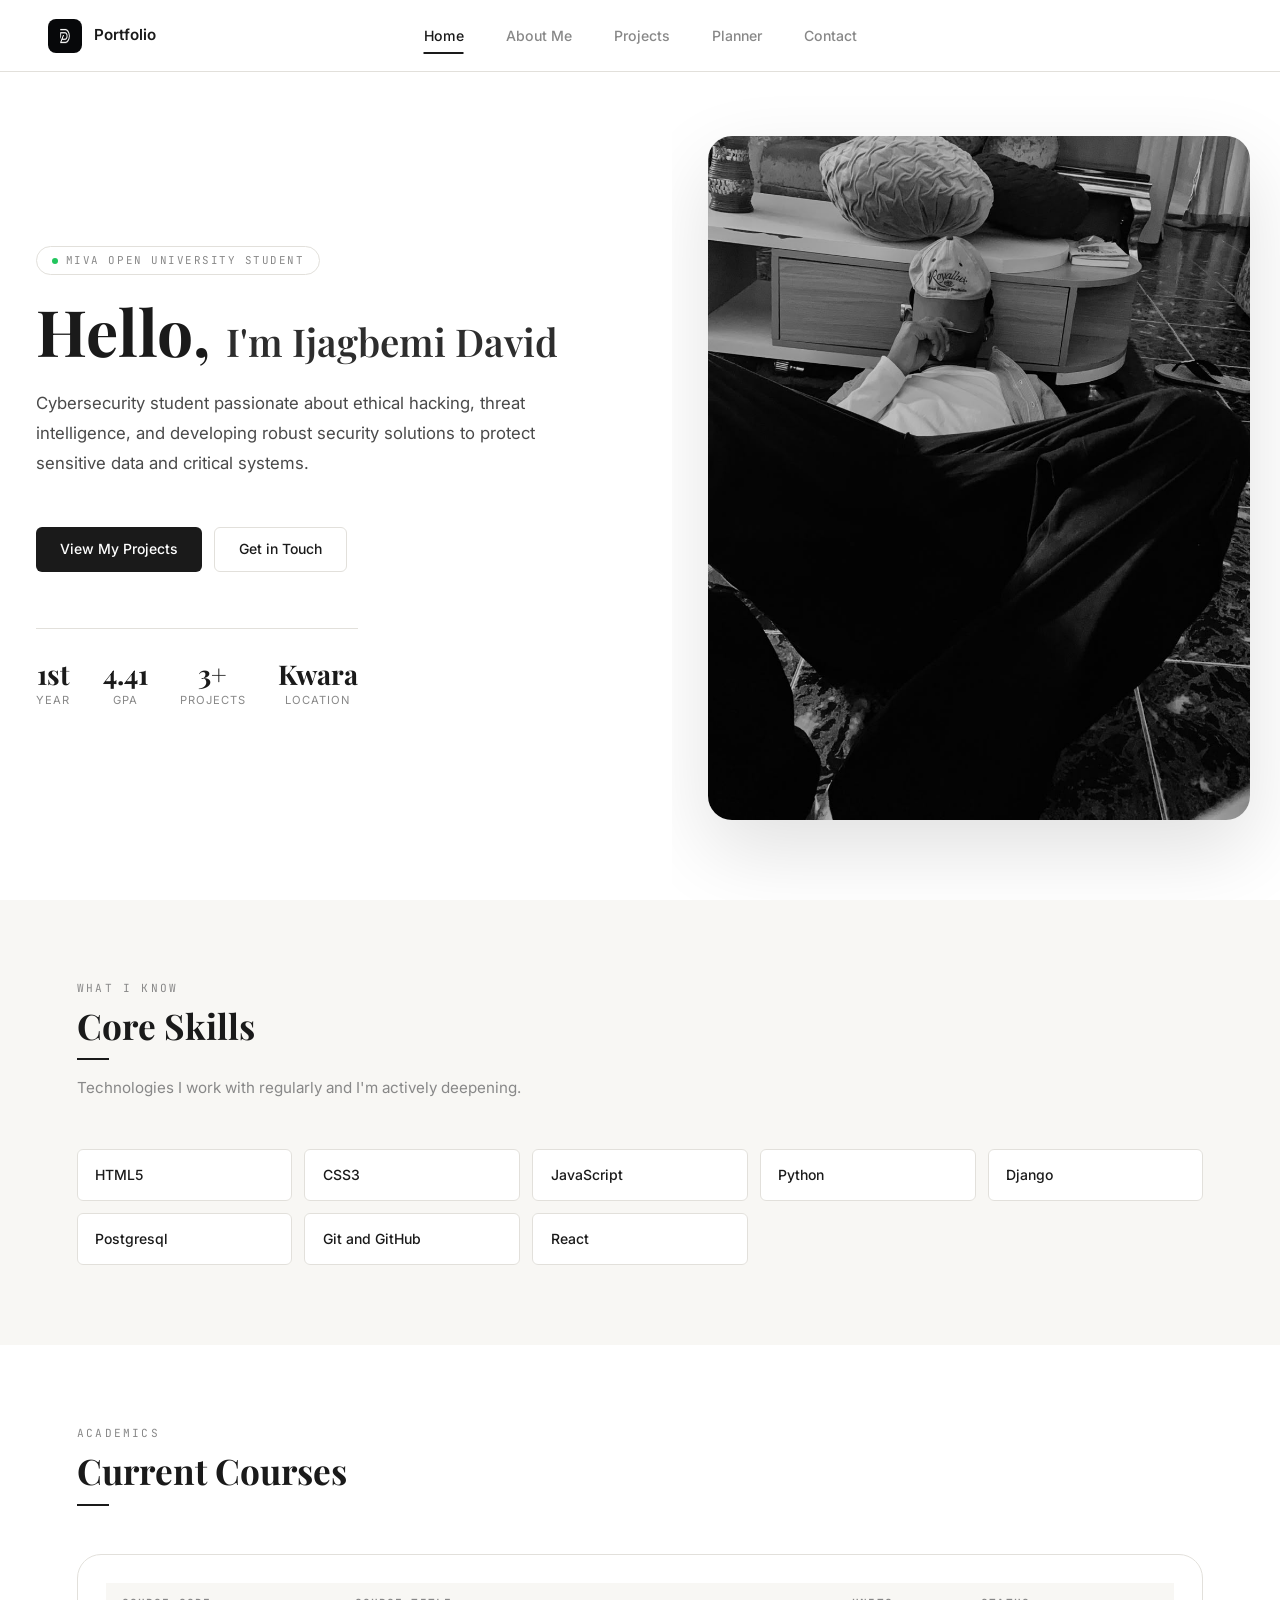
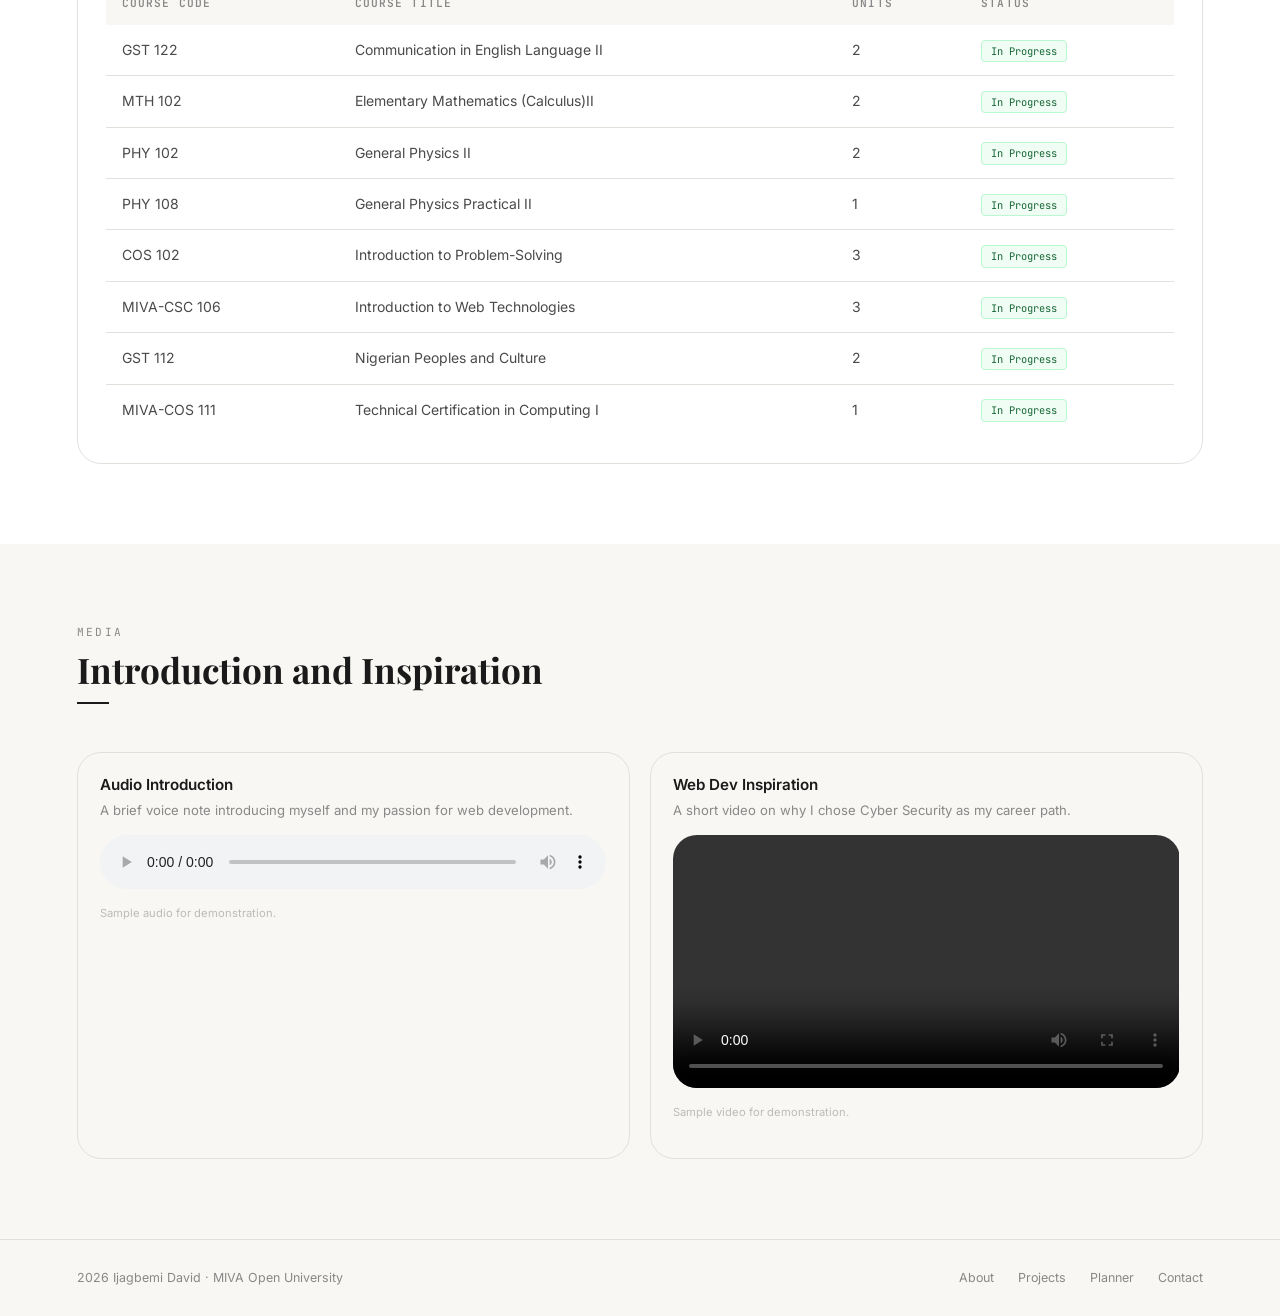
==== index.html @ 42f6c6d6 "initial commit" ====
<!DOCTYPE html>
<html lang="en">
    <head>
      <meta charset="UTF-8" />
      <meta name="viewport" content="width=device-width, initial-scale=1.0" />
      <title>Ijagbemi David — Student Portfolio</title>
      <link rel="preconnect" href="https://fonts.googleapis.com" />
      <link rel="preconnect" href="https://fonts.gstatic.com" crossorigin />
      <link href="https://fonts.googleapis.com/css2?family=Inter:wght@400;500;600;700&family=Playfair+Display:ital,wght@0,600;0,700;1,600&family=JetBrains+Mono:wght@400;500&display=swap" rel="stylesheet" />
      <link rel="icon" type="image/png" href="images/ddd.jpg">
      <link rel="stylesheet" href="css/style.css" />
      <style>
        /* ---- HERO LAYOUT ---- */
        .hero {
          min-height: calc(100vh - 56px);
          display: grid;
          grid-template-columns: 1fr 1fr;
          align-items: center;
          padding: 0;
          gap: 4rem;
        }

        /* Left: text */
        .hero-text {
          padding: 5rem 5% 5rem 6%;
          display: flex;
          flex-direction: column;
          align-items: flex-start;
          justify-content: center;
        }

        /* Right: photo fills the full right half */
        .hero-photo-panel {
          /* height: calc(100vh - 56px);
          background: var(--cream);
          position: relative;
          overflow: hidden; */
          /* height: 100%; */
          height: calc(100vh - 56px);
          position: relative;
          overflow: hidden;
          /* background: var(--cream); */
          padding: 5rem 5% 5rem 6%;
        }
        .hero-photo-panel img {
          /* width: 100%;
          height: 100%;
          object-fit: cover;
          object-position: center top;
          display: block; */
          width: 100%;
          height: 100%;
          object-fit: cover;
          display: block;
          border-radius:24px;
          box-shadow:0 30px 80px rgba(0,0,0,.12);
        }

        /* Placeholder shown when no photo is uploaded */
        .hero-photo-placeholder {
          width: 100%;
          height: 100%;
          display: flex;
          flex-direction: column;
          align-items: center;
          justify-content: center;
          background: var(--cream);
          gap: 1rem;
          color: var(--muted);
        }
        .placeholder-circle {
          width: 140px;
          height: 140px;
          border-radius: 50%;
          background: var(--border);
          display: flex;
          align-items: center;
          justify-content: center;
        }
        .placeholder-initials {
          font-family: var(--font-display);
          font-size: 3rem;
          font-weight: 700;
          color: var(--mid);
        }
        .placeholder-hint {
          font-size: 0.78rem;
          color: var(--muted);
          font-family: var(--font-mono);
          text-align: center;
          max-width: 160px;
          line-height: 1.6;
        }

        /* Hero text animations (name + bio only) */
        /* .hero-name {
          font-family: var(--font-display);
          font-size: clamp(2.6rem, 4.5vw, 4.2rem);
          font-weight: 700;
          color: var(--dark);
          line-height: 1.08;
          margin-bottom: 1.25rem;
          opacity: 0;
          transform: translateY(22px);
          animation: fadeUp 0.85s cubic-bezier(0.22, 1, 0.36, 1) 0.1s forwards;
        } */
        /* .hero-bio {
          font-size: 0.975rem;
          color: var(--mid);
          max-width: 100%;
          line-height: 1.8;
          margin-bottom: 2.25rem;
          margin-left: 0;
          opacity: 0;
          transform: translateY(16px);
          animation: fadeUp 0.85s cubic-bezier(0.22, 1, 0.36, 1) 0.32s forwards;
        }
        @keyframes fadeUp {
          to { opacity: 1; transform: translateY(0); }
        } */

        .hero-badge {
          display: inline-flex;
          align-items: center;
          gap: 0.5rem;
          font-family: var(--font-mono);
          font-size: 0.68rem;
          letter-spacing: 0.14em;
          text-transform: uppercase;
          color: var(--muted);
          border: 1px solid var(--border);
          border-radius: 20px;
          padding: 0.3rem 0.9rem;
          margin-bottom: 1.5rem;
        }
        .hero-badge-dot {
          width: 6px; height: 6px;
          border-radius: 50%;
          background: #22c55e;
        }

        .hero-cta {
          display: flex;
          gap: 0.75rem;
          flex-wrap: wrap;
        }

        .hero-stats-row {
          display: flex;
          gap: 2rem;
          margin-top: 3.5rem;
          max-width:520px;
          
          padding-top: 2rem;
          border-top: 1px solid var(--border);
          flex-wrap: wrap;
        }
        .stat { }
        .stat-num { font-family: var(--font-display); font-size: 1.7rem; font-weight: 700; color: var(--dark); line-height: 1; }
        .stat-label { font-size: 0.7rem; color: var(--muted); text-transform: uppercase; letter-spacing: 0.09em; margin-top: 0.2rem; }

        @media (max-width: 860px) {
          .hero { grid-template-columns: 1fr; }
          .hero-text { padding: 3.5rem 6%; align-items: center; text-align: center; }
          .hero-bio { max-width: 100%; }
          .hero-photo-panel { height: 320px; }
          .hero-stats-row { justify-content: center; }
          .hero-cta { justify-content: center; }
        }
      </style>
    </head>
    <body>

      <!-- NAVIGATION -->
      <!-- <nav>
        <a href="index.html" class="nav-logo">
          <span class="nav-logo-badge">AO</span>
          Portfolio
        </a>
        <ul class="nav-links" id="navLinks">
          <li><a href="index.html" class="active">Home</a></li>
          <li><a href="about.html">About Me</a></li>
          <li><a href="projects.html">Projects</a></li>
          <li><a href="planner.html">Planner</a></li>
          <li><a href="contact.html">Contact</a></li>
        </ul>
        <button class="hamburger" id="hamburger" aria-label="Toggle menu">
          <span></span><span></span><span></span>
        </button>
      </nav> -->

      <nav class="navbar">

          <a href="index.html" class="nav-logo">
              <img src="images/ddd.jpg" alt="" class="nav-logo-badge">
              <span>Portfolio</span>
          </a>

          <ul class="nav-links" id="navLinks">
              <li><a class="active" href="index.html">Home</a></li>
              <li><a href="about.html">About Me</a></li>
              <li><a href="projects.html">Projects</a></li>
              <li><a href="planner.html">Planner</a></li>
              <li><a href="contact.html">Contact</a></li>
          </ul>

          <button class="hamburger" id="hamburger" aria-label="Toggle menu">
              <span></span>
              <span></span>
              <span></span>
          </button>

      </nav>

      <main>

        <!-- HERO: text left, photo right -->
        <section class="hero">

          <div class="hero-text">
            <div class="hero-badge">
              <span class="hero-badge-dot"></span>
              Miva Open University Student
            </div>
            <!-- <h1>Hello,</h1>
            <h2 class="hero-name">I'm Ijagbemi David</h2> -->

            <!-- <div class="hero-heading">
                <h1 class="hero-greeting">Hello,</h1>
                <h2 class="hero-name">I'm Ijagbemi David</h2>
            </div>

            <p class="hero-bio">
              Cybersecurity student passionate about ethical hacking, threat intelligence, 
              and developing robust security solutions to protect sensitive data and critical systems.
            </p> -->

            <div class="hero-content">

                <div class="hero-heading">
                    <h1 class="hero-greeting">Hello,</h1>
                    <h2 class="hero-name">I'm Ijagbemi David</h2>
                </div>

                <p class="hero-bio">
                    Cybersecurity student passionate about ethical hacking, threat intelligence, 
                    and developing robust security solutions to protect sensitive data and critical systems.
                </p>
            </div>

            <div class="hero-cta">
              <a href="projects.html" class="btn btn-primary">View My Projects</a>
              <a href="contact.html" class="btn btn-outline">Get in Touch</a>
            </div>

            <div class="hero-stats-row">

              <div class="stat">
                <div class="stat-num">1st</div>
                <div class="stat-label">Year</div>
              </div>

              <div class="stat">
                <div class="stat-num">4.41</div>
                <div class="stat-label">GPA</div>
              </div>

              <div class="stat">
                <div class="stat-num">3+</div>
                <div class="stat-label">Projects</div>
              </div>

              <div class="stat">
                <div class="stat-num">Kwara</div>
                <div class="stat-label">Location</div>
              </div>

            </div>

          </div>

          <!-- My Photo -->
          <div class="hero-photo-panel">
            <img src="images/5.jpeg" alt="Ijagbemi David" id="heroPhoto" onerror="this.style.display='none'; document.getElementById('heroPH').style.display='flex';"/>
            
          </div>

        </section>

        <!-- SKILLS -->
        <section class="section section-alt">

          <div class="section-header reveal">
            <span class="section-label">What I Know</span>
            <h2 class="section-title">Core Skills</h2>
            <div class="section-line"></div>
            <p class="section-desc">Technologies I work with regularly and I'm actively deepening.</p>
          </div>

          <div class="skills-grid">
            <div class="skill-item reveal">HTML5</div>
            <div class="skill-item reveal">CSS3</div>
            <div class="skill-item reveal">JavaScript</div>
            <div class="skill-item reveal">Python</div>
            <div class="skill-item reveal">Django</div>
            <div class="skill-item reveal">Postgresql</div>
            <div class="skill-item reveal">Git and GitHub</div>
            <div class="skill-item reveal">React</div>
            
          </div>

        </section>

        <!-- COURSES TABLE -->
        <section class="section reveal">

          <div class="section-header">
            <span class="section-label">Academics</span>
            <h2 class="section-title">Current Courses</h2>
            <div class="section-line"></div>
          </div>

          <div class="table-wrapper card">
            <table>
              <thead>
                <tr>
                  <th>Course Code</th>
                  <th>Course Title</th>
                  <th>Units</th>
                  <th>Status</th>
                </tr>

              </thead>
              <tbody>
                <tr><td>GST 122</td> <td>Communication in English Language II</td> <td>2</td> <td><span class="tag" style="background:#f0fdf4;color:#166534;border-color:#bbf7d0;">In Progress</span></td></tr>
                <tr><td>MTH 102</td> <td>Elementary Mathematics (Calculus)II</td> <td>2</td> <td><span class="tag" style="background:#f0fdf4;color:#166534;border-color:#bbf7d0;">In Progress</span></td></tr>
                <tr><td>PHY 102</td> <td>General Physics II</td> <td>2</td> <td><span class="tag" style="background:#f0fdf4;color:#166534;border-color:#bbf7d0;">In Progress</span></td></tr>
                <tr><td>PHY 108</td> <td>General Physics Practical II</td> <td>1</td> <td><span class="tag" style="background:#f0fdf4;color:#166534;border-color:#bbf7d0;">In Progress</span></td></tr>
                <tr><td>COS 102</td> <td>Introduction to Problem-Solving</td> <td>3</td> <td><span class="tag" style="background:#f0fdf4;color:#166534;border-color:#bbf7d0;">In Progress</span></td></tr>

                <tr><td>MIVA-CSC 106</td> <td>Introduction to Web Technologies</td> <td>3</td> <td><span class="tag" style="background:#f0fdf4;color:#166534;border-color:#bbf7d0;">In Progress</span></td></tr>
                <tr><td>GST 112</td> <td>Nigerian Peoples and Culture</td> <td>2</td> <td><span class="tag" style="background:#f0fdf4;color:#166534;border-color:#bbf7d0;">In Progress</span></td></tr>
                <tr><td>MIVA-COS 111</td> <td>Technical Certification in Computing I</td> <td>1</td> <td><span class="tag" style="background:#f0fdf4;color:#166534;border-color:#bbf7d0;">In Progress</span></td></tr>
              </tbody>
            </table>
          </div>

        </section>

        <!-- MULTIMEDIA -->
        <section class="section section-alt reveal"> 

          <div class="section-header">
            <span class="section-label">Media</span>
            <h2 class="section-title">Introduction and Inspiration</h2>
            <div class="section-line"></div>
          </div>

          <div class="media-grid">

            <div class="media-card reveal">
              <h4>Audio Introduction</h4>
              <p>A brief voice note introducing myself and my passion for web development.</p>
              <audio controls aria-label="Audio introduction">
                <source src="images/audio/WhatsApp Audio 2026-07-04 at 03.10.44.mpeg" type="audio/ogg" />
                <source src="images/audio/WhatsApp Audio 2026-07-04 at 03.10.44.mpeg" type="audio/mpeg" />
               
              </audio>
              <p style="font-size:0.7rem;color:#bbb;margin-top:0.5rem;">Sample audio for demonstration.</p>
            </div>

            <div class="media-card reveal">
              <h4>Web Dev Inspiration</h4>
              <p>A short video on why I chose Cyber Security as my career path.</p>
              <video controls aria-label="Inspiration video" style="border-radius:24px;">
                <source src="images/videos/WhatsApp Video 2026-07-04 at 08.11.55.mp4" type="video/mp4" />
                <source src="images/videos/WhatsApp Video 2026-07-04 at 08.11.55.mp4" type="video/ogg" />
               
              </video>

              <p style="font-size:0.7rem;color:#bbb;margin-top:0.5rem;">Sample video for demonstration.</p>
            </div>

          </div>

        </section>

      </main>

      <footer>
        <p class="footer-copy">2026 Ijagbemi David &middot; MIVA Open University</p>
        <nav class="footer-links">
          <a href="about.html">About</a>
          <a href="projects.html">Projects</a>
          <a href="planner.html">Planner</a>
          <a href="contact.html">Contact</a>
        </nav>
      </footer>

      <script src="js/main.js"></script>

      <script>
          // Show placeholder immediately if image fails to load at all
          window.addEventListener('DOMContentLoaded', () => {
            const img = document.getElementById('heroPhoto');
            const ph  = document.getElementById('heroPH');
            if (img && !img.complete) {
              img.addEventListener('error', () => {
                img.style.display = 'none';
                if (ph) ph.style.display = 'flex';
              });
            } else if (img && img.naturalWidth === 0) {
              img.style.display = 'none';
              if (ph) ph.style.display = 'flex';
            }
          });
      </script>
    </body>
</html>
---- css/style.css ----
/* ===== CSS VARIABLES ===== */
:root {
  --white: #FFFFFF;
  --cream: #F8F7F4;
  --dark: #1A1A1A;
  --mid: #4A4A4A;
  --muted: #888888;
  --border: #E2E0DB;
  --accent: #1A1A1A;
  --card-bg: #FFFFFF;
  --font-display: 'Playfair Display', Georgia, serif;
  --font-body: 'Inter', system-ui, sans-serif;
  --font-mono: 'JetBrains Mono', 'Courier New', monospace;
  --radius: 24px;
  --shadow: 0 2px 16px rgba(0,0,0,0.07);
  --transition: all 0.25s ease;
}

/* ===== RESET & BASE ===== */
*, *::before, *::after {
  box-sizing: border-box;
  margin: 0;
  padding: 0;
}
html {
  scroll-behavior: smooth;
  font-size: 16px;
}
body {
  font-family: var(--font-body);
  background: var(--white);
  color: var(--dark);
  line-height: 1.6;
  overflow-x: hidden;
}
img {
  max-width: 100%;
  display: block;
}
a {
  color: var(--dark);
  text-decoration: none;
  transition: var(--transition);
}
a:hover {
  color: var(--muted);
}
ul {
  list-style: none;
}

/* ===== TYPOGRAPHY ===== */
h1, h2, h3, h4 {
  font-family: var(--font-display);
  line-height: 1.15;
  color: var(--dark);
}
h1 {
  font-size: clamp(2.4rem, 5vw, 4rem);
}
h2 {
  font-size: clamp(1.6rem, 3vw, 2.2rem);
}
h3 {
  font-size: clamp(1.1rem, 2vw, 1.3rem);
}
p {
  color: var(--mid);
}

.section-label {
  font-family: var(--font-mono);
  font-size: 0.7rem;
  letter-spacing: 0.2em;
  text-transform: uppercase;
  color: var(--muted);
  display: block;
  margin-bottom: 0.5rem;
}

/* ===== NAVBAR ===== */
.navbar{
    position:fixed;
    top:0;
    left:0;
    width:100%;
    height:72px;

    background:rgba(255,255,255,.92);
    backdrop-filter:blur(14px);

    border-bottom:1px solid var(--border);

    display:flex;
    align-items:center;

    padding:0 48px;

    z-index:1000;
}

/* Logo */

.nav-logo{
    display:flex;
    align-items:center;
    gap:12px;

    font-weight:600;
    font-size:.95rem;

    z-index:5;
}

.nav-logo-badge{
    width:34px;
    height:34px;

    border-radius:8px;

    background:var(--dark);
    color:#fff;

    display:flex;
    justify-content:center;
    align-items:center;

    font-size:.78rem;
    font-weight:700;
}

/* Navigation */

.nav-links{

    position:absolute;

    left:50%;
    transform:translateX(-50%);

    display:flex;
    align-items:center;

    gap:42px;
}

.nav-links li {
  list-style:none;
}

.nav-links a{

    color:var(--muted);

    font-size:.88rem;

    font-weight:500;

    padding:8px 0;

    border-bottom:2px solid transparent;

    transition:.25s;
}

.nav-links a:hover {
  color:var(--dark);
}

.nav-links a.active{

    color:var(--dark);

    border-color:var(--dark);
}

/* Hamburger */

.hamburger{

    margin-left:auto;

    width:40px;
    height:40px;

    display:none;

    justify-content:center;
    align-items:center;

    flex-direction:column;

    gap:5px;

    background:none;
    border:none;

    cursor:pointer;
}

.hamburger span{

    width:22px;
    height:2px;

    background:var(--dark);

    transition:.3s;
}

.hamburger.open span:nth-child(1) {
  transform:translateY(7px) rotate(45deg);
}

.hamburger.open span:nth-child(2) {
  opacity:0;
}

.hamburger.open span:nth-child(3) {
  transform:translateY(-7px) rotate(-45deg);
}
/* ===== PAGE WRAPPER ===== */
main {
  padding-top: 56px;
}

/* ===== HERO ===== */
.hero {
  /* min-height: calc(100vh - 60px); */
  max-height: fit-content;
  display: flex;
  flex-direction: column;
  align-items: center;
  justify-content: center;
  text-align: center;
  /* padding: 5rem 6% 4rem; */
  background: var(--white);
}

.hero-badge {
  display: inline-flex;
  align-items: center;
  gap: 0.5rem;
  font-family: var(--font-mono);
  font-size: 0.7rem;
  letter-spacing: 0.15em;
  text-transform: uppercase;
  color: var(--muted);
  border: 1px solid var(--border);
  border-radius: 20px;
  padding: 0.35rem 1rem;
  margin-bottom: 2rem;
}
.hero-badge-dot {
  width: 6px; height: 6px;
  border-radius: 50%;
  background: #22c55e;
  flex-shrink: 0;
}

/* NAME ANIMATION */
.hero-heading{
    display:flex;
    align-items:baseline;
    gap:1rem;
    margin-bottom:1.5rem;
    flex-wrap:wrap; /* Wraps nicely on small screens */
}
/* .hero-greeting{
    font-size:clamp(3.5rem,7vw,5.5rem);
    font-weight:700;
} */
.hero-greeting{
    font-family:var(--font-display);
    font-size:clamp(3rem,5vw,4.8rem);
    font-weight:700;
    color:var(--dark);
    line-height:1;
    margin:0;
    opacity: 0;
    transform: translateY(20px);
    animation: fadeUp 0.9s cubic-bezier(0.22, 1, 0.36, 1) 0.1s forwards;
}
.hero-name{
    font-family:var(--font-display);
    font-size:clamp(2rem,3vw,3rem);
    font-weight:600;
     color:#2d2d2d;
    opacity: 0;
    transform: translateY(20px);
    animation: fadeUp 0.9s cubic-bezier(0.22, 1, 0.36, 1) 0.1s forwards;
}
/* .hero-name {
  font-family: var(--font-display);
  font-size: clamp(3rem, 7vw, 5.5rem);
  font-weight: 700;
  color: var(--dark);
  line-height: 1.05;
  margin-bottom: 1.5rem;
  opacity: 0;
  transform: translateY(20px);
  animation: fadeUp 0.9s cubic-bezier(0.22, 1, 0.36, 1) 0.1s forwards;
} */

/* WELCOME/BIO ANIMATION */
.hero-bio {
  font-size: clamp(0.95rem, 5vw, 1.05rem);
  color: var(--mid);
  max-width: 520px;
  width: 100%;
  /* margin: 0 auto 2.5rem; */
  margin:0 0 2.25rem;
  line-height: 1.8;
  text-align: left;
  opacity: 0;
  transform: translateY(16px);
  animation: fadeUp 0.9s cubic-bezier(0.22, 1, 0.36, 1) 0.35s forwards;
}

@keyframes fadeUp {
to {
  opacity: 1;
  transform: translateY(0);
}
}

/* .hero-content {
  max-width:650px;
}

.hero-heading,
.hero-bio {
  width:100%;
} */
.hero-cta {
  display: flex;
  gap: 0.75rem;
  flex-wrap: wrap;
  justify-content: center;
  margin-top:.8rem;
}

.hero-divider {
  width: 100%;
  border: none;
  border-top: 1px solid var(--border);
  margin-top: 5rem;
}

/* ===== BUTTONS ===== */
.btn {
  display: inline-flex;
  align-items: center;
  gap: 0.4rem;
  padding: 0.65rem 1.5rem;
  border-radius: 6px;
  font-weight: 500;
  font-size: 0.875rem;
  transition: var(--transition);
  cursor: pointer;
  border: none;
  font-family: var(--font-body);
}
.btn-primary {
  background: var(--dark);
  color: var(--white);
}
.btn-primary:hover {
  background: #333;
  color: var(--white);
}
.btn-outline {
  background: transparent;
  color: var(--dark);
  border: 1px solid var(--border);
}
.btn-outline:hover {
  border-color: var(--dark);
  color: var(--dark);
}

/* ===== SECTIONS ===== */
.section {
  padding: 5rem 6%;
}
.section-alt {
  background: var(--cream);
}

.section-header {
  margin-bottom: 3rem;
}
.section-title {
  color: var(--dark);
  margin-bottom: 0.75rem;
}
.section-line {
  width: 32px; height: 2px;
  background: var(--dark);
  margin-bottom: 1rem;
}
.section-desc {
  color: var(--muted);
  max-width: 540px;
  font-size: 0.95rem;
}

/* ===== CARDS ===== */
.card {
  background: var(--white);
  border: 1px solid var(--border);
  border-radius: var(--radius);
  padding: 1.75rem;
  transition: var(--transition);
}
.card:hover {
  box-shadow: var(--shadow);
}

/* ===== SKILLS ===== */
.skills-grid {
  display: grid;
  grid-template-columns: repeat(auto-fill, minmax(190px, 1fr));
  gap: 0.75rem;
}
.skill-item {
  background: var(--white);
  border: 1px solid var(--border);
  border-radius: 6px;
  padding: 0.875rem 1.1rem;
  display: flex;
  align-items: center;
  gap: 0.75rem;
  font-size: 0.875rem;
  font-weight: 500;
  color: var(--dark);
  transition: var(--transition);
}
.skill-item:hover {
  border-color: var(--dark);
}

/* ===== PROJECTS ===== */
.projects-grid {
  display: grid;
  grid-template-columns: repeat(auto-fill, minmax(310px, 1fr));
  gap: 1.25rem;
}
.project-card {
  background: var(--white);
  border: 1px solid var(--border);
  border-radius: var(--radius);
  overflow: hidden;
  transition: var(--transition);
}
.project-card:hover {
  box-shadow: var(--shadow);
  transform: translateY(-3px);
}
.project-thumb {
  height: 180px;
  display: flex;
  align-items: center;
  justify-content: center;
  font-size: 4rem;
  position: relative;
  overflow: hidden;
  background: var(--cream);
}
.thumb-image {
    width: 100%;
    height: 100%;
    object-fit: cover;   /* fills the thumbnail */
    display: block;
    transition: transform 0.35s ease;
}
/* .project-thumb img {
  width: 100%;
  height: 100%;
  object-fit: cover;
} */

.project-body {
  padding: 1.4rem;
}
.project-tags {
  display: flex;
  flex-wrap: wrap;
  gap: 0.4rem;
  margin-bottom: 0.75rem;
}
.tag {
  font-family: var(--font-mono);
  font-size: 0.65rem;
  padding: 0.2rem 0.55rem;
  border-radius: 4px;
  background: var(--cream);
  color: var(--mid);
  border: 1px solid var(--border);
}
.project-title {
  font-size: 1rem;
  margin-bottom: 0.4rem;
  color: var(--dark);
}
.project-desc {
  font-size: 0.82rem;
  color: var(--muted);
  margin-bottom: 1.1rem;
  line-height: 1.6;
}
.project-links {
  display: flex;
  gap: 0.75rem;
}
.project-link {
  font-size: 0.8rem;
  font-weight: 600;
  color: var(--dark);
  display: flex;
  align-items: center;
  gap: 0.3rem;
  text-decoration: underline;
  text-underline-offset: 3px;
}
.project-link:hover {
  color: var(--muted);
}
.project-status {
  position: absolute; top: 0.75rem; right: 0.75rem;
  font-size: 0.65rem; font-family: var(--font-mono);
  padding: 0.2rem 0.6rem;
  border-radius: 4px;
  text-transform: uppercase;
  letter-spacing: 0.05em;
  background: var(--white);
  border: 1px solid var(--border);
  color: var(--mid);
}

/* ===== PLANNER ===== */
.planner-container {
  max-width: 720px;
  margin: 0 auto;
}
.planner-input-group {
  display: flex;
  gap: 0.75rem;
  margin-bottom: 1rem;
  flex-wrap: wrap;
}
.planner-input {
  flex: 1;
  min-width: 160px;
  background: var(--white);
  border: 1px solid var(--border);
  border-radius: 6px;
  padding: 0.65rem 1rem;
  color: var(--dark);
  font-family: var(--font-body);
  font-size: 0.875rem;
  transition: var(--transition);
}
.planner-input:focus {
  outline: none;
  border-color: var(--dark);
}
.planner-input::placeholder {
  color: #bbb;
}
select.planner-input option {
  background: var(--white);
  color: var(--dark);
}

.task-list {
  display: flex;
  flex-direction: column;
  gap: 0.5rem;
}
.task-item {
  background: var(--white);
  border: 1px solid var(--border);
  border-radius: 8px;
  padding: 0.9rem 1.1rem;
  display: flex;
  align-items: center;
  gap: 0.9rem;
  transition: var(--transition);
  animation: slideIn 0.25s ease;
}
@keyframes slideIn {
from {
  opacity: 0;
  transform: translateY(-6px);
}
to {
  opacity: 1;
  transform: translateY(0);
}
}
.task-item.completed {
  opacity: 0.5;
}
.task-item.completed .task-text {
  text-decoration: line-through;
  color: var(--muted);
}
.task-check {
  width: 18px; height: 18px;
  border-radius: 50%;
  border: 1.5px solid var(--border);
  cursor: pointer;
  flex-shrink: 0;
  display: flex;
  align-items: center;
  justify-content: center;
  transition: var(--transition);
  background: transparent;
}
.task-check.done {
  background: var(--dark);
  border-color: var(--dark);
}
.task-check.done::after {
  content: '✓';
  color: white;
  font-size: 0.65rem;
}
.task-info {
  flex: 1;
}
.task-text {
  font-size: 0.875rem;
  font-weight: 500;
  color: var(--dark);
}
.task-meta {
  font-size: 0.72rem;
  color: var(--muted);
  margin-top: 0.15rem;
}
.task-priority {
  font-family: var(--font-mono);
  font-size: 0.62rem;
  padding: 0.15rem 0.45rem;
  border-radius: 3px;
  text-transform: uppercase;
  letter-spacing: 0.04em;
  border: 1px solid var(--border);
}
.priority-high {
  background: #fef2f2;
  color: #b91c1c;
  border-color: #fecaca;
}
.priority-medium {
  background: #fffbeb;
  color: #92400e;
  border-color: #fde68a;
}
.priority-low {
  background: #f0fdf4;
  color: #166534;
  border-color: #bbf7d0;
}
.task-delete {
  background: none;
  border: none;
  color: #ccc;
  cursor: pointer;
  font-size: 0.85rem;
  padding: 0.2rem;
  transition: var(--transition);
}
.task-delete:hover {
  color: #b91c1c;
}
.planner-stats {
  display: flex;
  gap: 0.75rem;
  margin-bottom: 1.5rem;
  flex-wrap: wrap;
}
.planner-stat-card {
  flex: 1;
  min-width: 100px;
  background: var(--cream);
  border: 1px solid var(--border);
  border-radius: 8px;
  padding: 0.875rem 1rem;
  text-align: center;
}
.planner-stat-num {
  font-family: var(--font-display);
  font-size: 1.6rem;
  font-weight: 700;
  color: var(--dark);
}
.planner-stat-label {
  font-size: 0.68rem;
  color: var(--muted);
  text-transform: uppercase;
  letter-spacing: 0.08em;
}
.empty-state {
  text-align: center;
  padding: 3rem;
  color: var(--muted);
}
.empty-state .empty-icon {
  font-size: 2rem;
  margin-bottom: 0.75rem;
}
.planner-tip {
  background: var(--cream);
  border: 1px solid var(--border);
  border-radius: 6px;
  padding: 0.7rem 1rem;
  font-size: 0.78rem;
  color: var(--muted);
  margin-bottom: 1.25rem;
}

/* ===== FILTER BUTTONS ===== */
.filter-btn, .filter-pill {
  font-size: 0.78rem;
  font-weight: 500;
  padding: 0.35rem 0.9rem;
  border-radius: 20px;
  border: 1px solid var(--border);
  background: transparent;
  color: var(--muted);
  cursor: pointer;
  transition: var(--transition);
  font-family: var(--font-body);
}
.filter-btn:hover, .filter-pill:hover,
.filter-btn.active, .filter-pill.active {
  background: var(--dark);
  border-color: var(--dark);
  color: var(--white);
}
.filter-bar {
  display: flex;
  gap: 0.5rem;
  flex-wrap: wrap;
}

/* ===== CONTACT ===== */
.contact-grid {
  display: grid;
  grid-template-columns: 1fr 1.6fr;
  gap: 3rem;
  align-items: start;
}
.contact-info {
  display: flex;
  flex-direction: column;
  gap: 1rem;
}
.contact-card {
  background: var(--cream);
  border: 1px solid var(--border);
  border-radius: var(--radius);
  padding: 1rem 1.25rem;
  display: flex;
  gap: 0.9rem;
  align-items: flex-start;
}
.contact-icon {
  font-size: 1rem;
  flex-shrink: 0;
  margin-top: 2px;
}
.contact-label {
  font-size: 0.7rem;
  color: var(--muted);
  text-transform: uppercase;
  letter-spacing: 0.1em;
  margin-bottom: 0.15rem;
}
.contact-value {
  font-size: 0.875rem;
  font-weight: 500;
  color: var(--dark);
}
.contact-form {
  display: flex;
  flex-direction: column;
  gap: 1rem;
}
.form-row {
  display: grid;
  grid-template-columns: 1fr 1fr;
  gap: 1rem;
}
.form-group {
  display: flex;
  flex-direction: column;
  gap: 0.35rem;
}
.form-label {
  font-size: 0.78rem;
  font-weight: 500;
  color: var(--mid);
}
.form-input {
  background: var(--white);
  border: 1px solid var(--border);
  border-radius: 6px;
  padding: 0.65rem 0.9rem;
  color: var(--dark);
  font-family: var(--font-body);
  font-size: 0.875rem;
  transition: var(--transition);
  width: 100%;
}
.form-input:focus {
  outline: none;
  border-color: var(--dark);
}
.form-input::placeholder {
  color: #ccc;
}
textarea.form-input {
  resize: vertical;
  min-height: 130px;
}
.field-error {
  font-size: 0.72rem;
  color: #b91c1c;
  display: none;
}
.form-group.error .form-input {
  border-color: #fca5a5;
}
.form-group.error .field-error {
  display: block;
}
.form-group.success .form-input {
  border-color: #86efac;
}
.form-success {
  display: none;
  background: #f0fdf4;
  border: 1px solid #bbf7d0;
  border-radius: 6px;
  padding: 0.875rem 1rem;
  color: #166534;
  font-size: 0.875rem;
  margin-bottom: 0.5rem;
}

/* ===== TABLE ===== */
.table-wrapper {
  overflow-x: auto;
}
table {
  width: 100%;
  border-collapse: collapse;
  font-size: 0.875rem;
}
thead {
  background: var(--cream);
}
th {
  padding: 0.75rem 1rem;
  text-align: left;
  font-size: 0.7rem;
  text-transform: uppercase;
  letter-spacing: 0.1em;
  color: var(--muted);
  font-weight: 600;
  font-family: var(--font-mono);
}
td {
  padding: 0.875rem 1rem;
  border-bottom: 1px solid var(--border);
  color: var(--mid);
}
tr:last-child td {
  border-bottom: none;
}
tr:hover td {
  background: var(--cream);
}

/* ===== ABOUT PAGE ===== */
.about-grid {
  display: grid;
  grid-template-columns: 1fr 1.6fr;
  gap: 4rem;
  align-items: start;
}
.about-portrait {
  border-radius: var(--radius);
  overflow: hidden;
  border: 1px solid var(--border);
  background: var(--cream);
  aspect-ratio: 3/4;
  display: flex;
  align-items: center;
  justify-content: center;
  font-size: 7rem;
}
.about-portrait img {
  width: 100%;
  height: 100%;
  object-fit: cover;
}

.timeline {
  display: flex;
  flex-direction: column;
}
.timeline-item {
  display: flex;
  gap: 1.25rem;
  padding-bottom: 2rem;
}
.timeline-item:last-child {
  padding-bottom: 0;
}
.timeline-marker {
  display: flex;
  flex-direction: column;
  align-items: center;
  flex-shrink: 0;
}
.timeline-dot {
  width: 10px; height: 10px;
  border-radius: 50%;
  background: var(--dark);
  margin-top: 5px;
  flex-shrink: 0;
}
.timeline-line {
  width: 1px;
  flex: 1;
  background: var(--border);
  margin-top: 4px;
}
.timeline-item:last-child .timeline-line {
  display: none;
}
.timeline-year {
  font-family: var(--font-mono);
  font-size: 0.68rem;
  color: var(--muted);
  min-width: 70px;
  padding-top: 3px;
}
.timeline-content h4 {
  font-size: 0.9rem;
  color: var(--dark);
  margin-bottom: 0.2rem;
  font-family: var(--font-body);
  font-weight: 600;
}
.timeline-content p {
  font-size: 0.82rem;
  color: var(--muted);
  line-height: 1.6;
}

.interests-grid {
  display: grid;
  grid-template-columns: repeat(auto-fill, minmax(140px, 1fr));
  gap: 0.75rem;
}
.interest-item {
  background: var(--white);
  border: 1px solid var(--border);
  border-radius: 8px;
  padding: 1.1rem 1rem;
  text-align: center;
  transition: var(--transition);
}
.interest-item:hover {
  border-color: var(--dark);
}
.interest-name {
  font-size: 0.82rem;
  color: var(--mid);
  font-weight: 500;
}

/* Skill bar */
.skill-bar-group {
  display: flex;
  flex-direction: column;
  gap: 1rem;
}
.skill-bar-label {
  display: flex;
  justify-content: space-between;
  margin-bottom: 0.35rem;
  font-size: 0.82rem;
  color: var(--mid);
}
.skill-bar-track {
  height: 4px;
  background: var(--border);
  border-radius: 2px;
  overflow: hidden;
}
.skill-bar-fill {
  height: 100%;
  border-radius: 2px;
  background: var(--dark);
  width: 0;
  transition: width 1.1s cubic-bezier(0.4,0,0.2,1);
}

/* Aspiration cards */
.aspiration-card {
  background: var(--white);
  border: 1px solid var(--border);
  border-radius: var(--radius);
  padding: 1.4rem;
}
.aspiration-card h4 {
  font-size: 0.9rem;
  margin-bottom: 0.3rem;
  color: var(--dark);
  font-family: var(--font-body);
  font-weight: 600;
}
.aspiration-card p {
  font-size: 0.82rem;
  color: var(--muted);
  line-height: 1.6;
}

/* ===== PAGE HERO ===== */
.page-hero {
  background: var(--cream);
  padding: 3.5rem 6% 2.5rem;
  border-bottom: 1px solid var(--border);
}
.page-hero h1 {
  margin-bottom: 0.5rem;
  font-size: clamp(1.8rem, 4vw, 2.8rem);
}
.page-hero p {
  color: var(--muted);
  font-size: 0.95rem;
}
.page-hero .section-label {
  margin-bottom: 0.4rem;
}

/* ===== MEDIA ===== */
.media-grid {
  display: grid;
  grid-template-columns: 1fr 1fr;
  gap: 1.25rem;
}
.media-card {
  background: var(--cream);
  border: 1px solid var(--border);
  border-radius: var(--radius);
  padding: 1.4rem;
}
.media-card h4 {
  margin-bottom: 0.4rem;
  font-size: 0.95rem;
  color: var(--dark);
  font-family: var(--font-body);
  font-weight: 600;
}
.media-card p {
  font-size: 0.82rem;
  color: var(--muted);
  margin-bottom: 0.9rem;
}
audio, video {
  width: 100%;
  border-radius: 4px;
}

/* ===== FOOTER ===== */
footer {
  background: var(--cream);
  border-top: 1px solid var(--border);
  padding: 1.75rem 6%;
  display: flex;
  align-items: center;
  justify-content: space-between;
  flex-wrap: wrap;
  gap: 1rem;
}
.footer-copy {
  font-size: 0.78rem;
  color: var(--muted);
}
.footer-links {
  display: flex;
  gap: 1.5rem;
}
.footer-links a {
  font-size: 0.78rem;
  color: var(--muted);
}
.footer-links a:hover {
  color: var(--dark);
}

/* ===== HERO STATS (homepage) ===== */
.hero-stats-row {
  display: flex;
  gap: 2.5rem;
  margin-top: 4rem;
  padding-top: 2rem;
  border-top: 1px solid var(--border);
  justify-content: center;
  flex-wrap: wrap;
}
.stat {
  text-align: center;
}
.stat-num {
  font-family: var(--font-display);
  font-size: 1.8rem;
  font-weight: 700;
  color: var(--dark);
}
.stat-label {
  font-size: 0.72rem;
  color: var(--muted);
  text-transform: uppercase;
  letter-spacing: 0.1em;
  margin-top: 0.15rem;
}

/* ===== ACTIONS BAR ===== */
.actions-bar {
  display: flex;
  justify-content: space-between;
  align-items: center;
  margin-bottom: 1rem;
  flex-wrap: wrap;
  gap: 0.5rem;
}

/* ===== SCROLL REVEAL (non-hero only) ===== */
.reveal {
  opacity: 0;
  transform: translateY(18px);
  transition: opacity 0.55s ease, transform 0.55s ease;
}
.reveal.visible {
  opacity: 1;
  transform: translateY(0);
}

/* ===== UTILITY ===== */
.text-muted {
  color: var(--muted);
}
.text-dark {
  color: var(--dark);
}
.mt-2 {
  margin-top: 1rem;
}
.mt-3 {
  margin-top: 1.5rem;
}
.mb-2 {
  margin-bottom: 1rem;
}
.grid-2 {
  display: grid;
  grid-template-columns: 1fr 1fr;
  gap: 1.25rem;
}

/* ===== RESPONSIVE ===== */
@media (max-width: 900px) {
.contact-grid {
  grid-template-columns: 1fr;
}
.about-grid {
  grid-template-columns: 1fr;
}
.about-portrait {
  max-width: 260px;
  margin: 0 auto;
  aspect-ratio: 1;
}
.media-grid {
  grid-template-columns: 1fr;
}
.form-row {
  grid-template-columns: 1fr;
}
.grid-2 {
  grid-template-columns: 1fr;
}
}



@media (max-width:700px){

.navbar {
  padding:0 24px;
}

.nav-links{

    position:fixed;

    top:72px;
    left:0;

    transform:none;

    width:100%;

    background:white;

    display:none;

    flex-direction:column;

    gap:0;

    border-top:1px solid var(--border);

    box-shadow:0 12px 30px rgba(0,0,0,.05);
}

.nav-links.open {
  display:flex;
}

.nav-links li {
  width:100%;
}

.nav-links a{

    display:block;

    padding:18px;

    text-align:center;

    border-bottom:1px solid var(--border);
}

.hamburger {
  display:flex;
}

}


@media (prefers-reduced-motion: reduce) {
*, *::before, *::after {
  animation-duration: 0.01ms !important;
  transition-duration: 0.01ms !important;
}
}
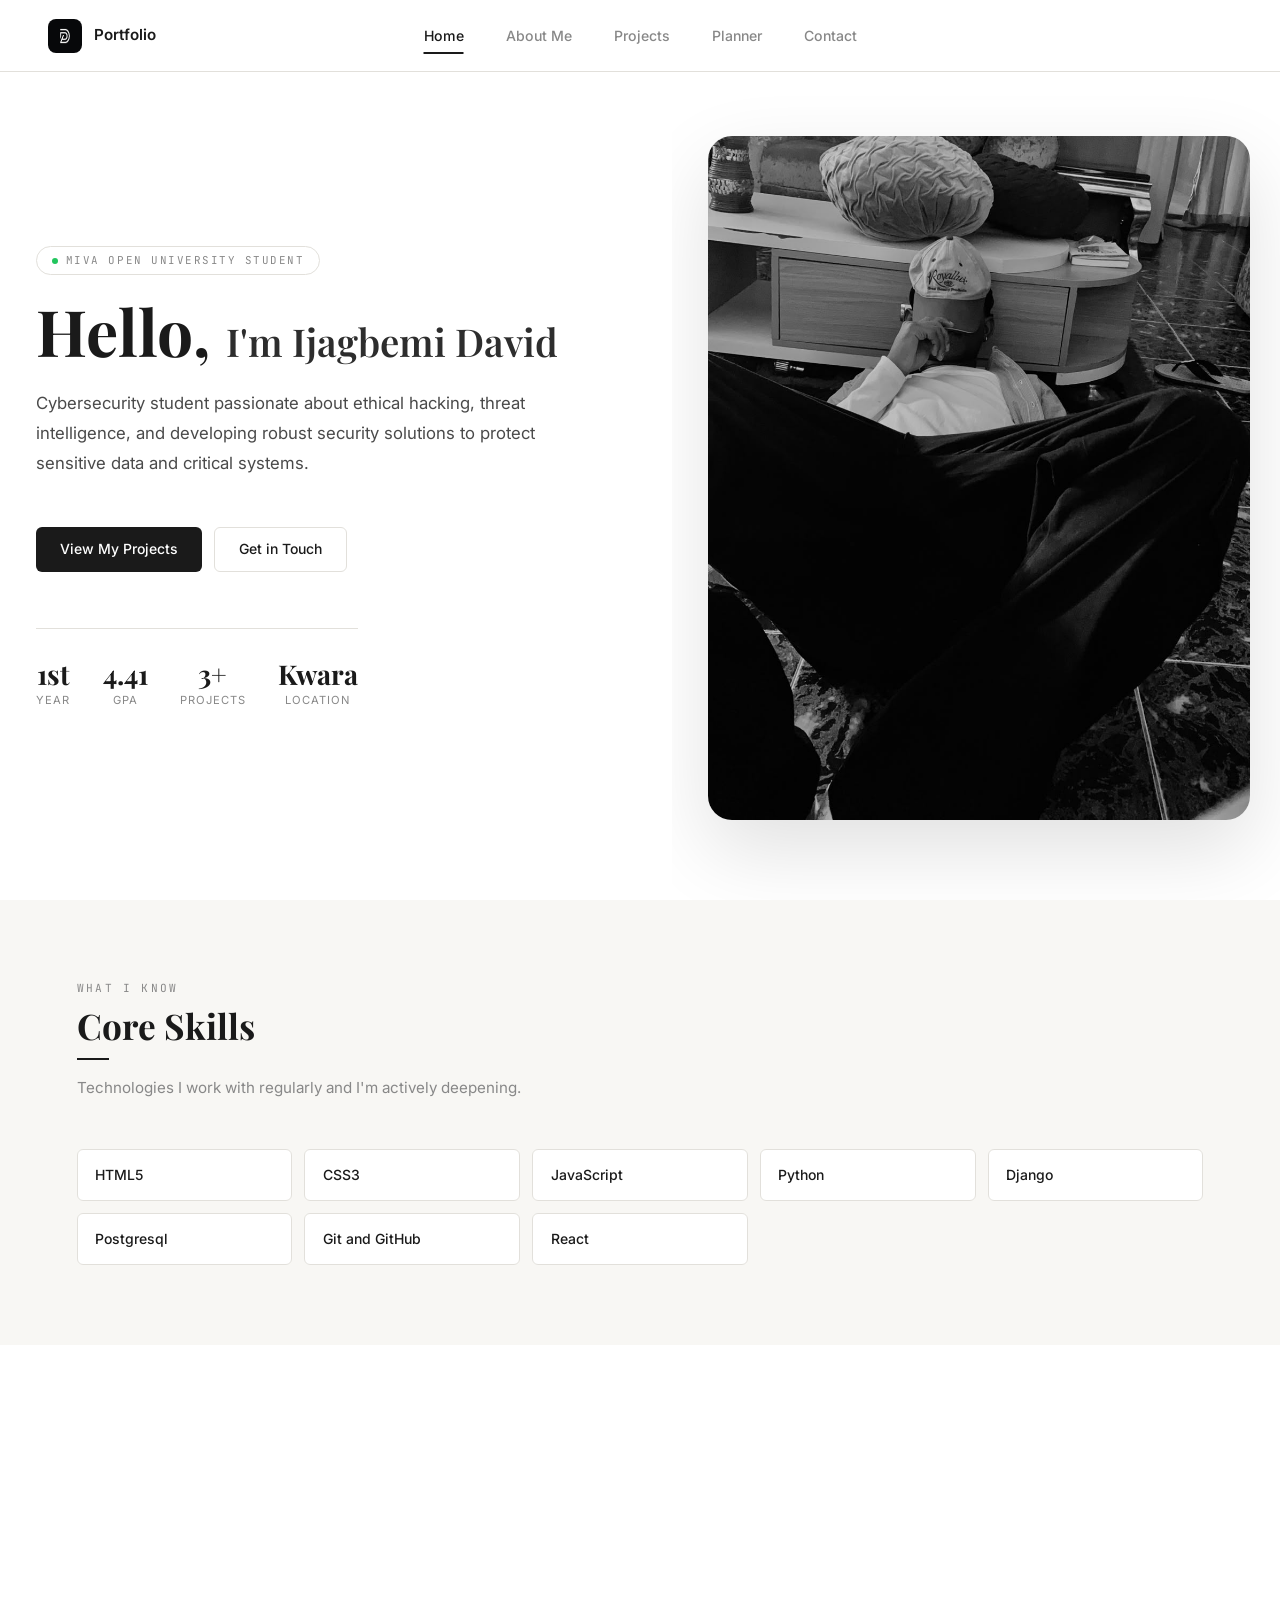
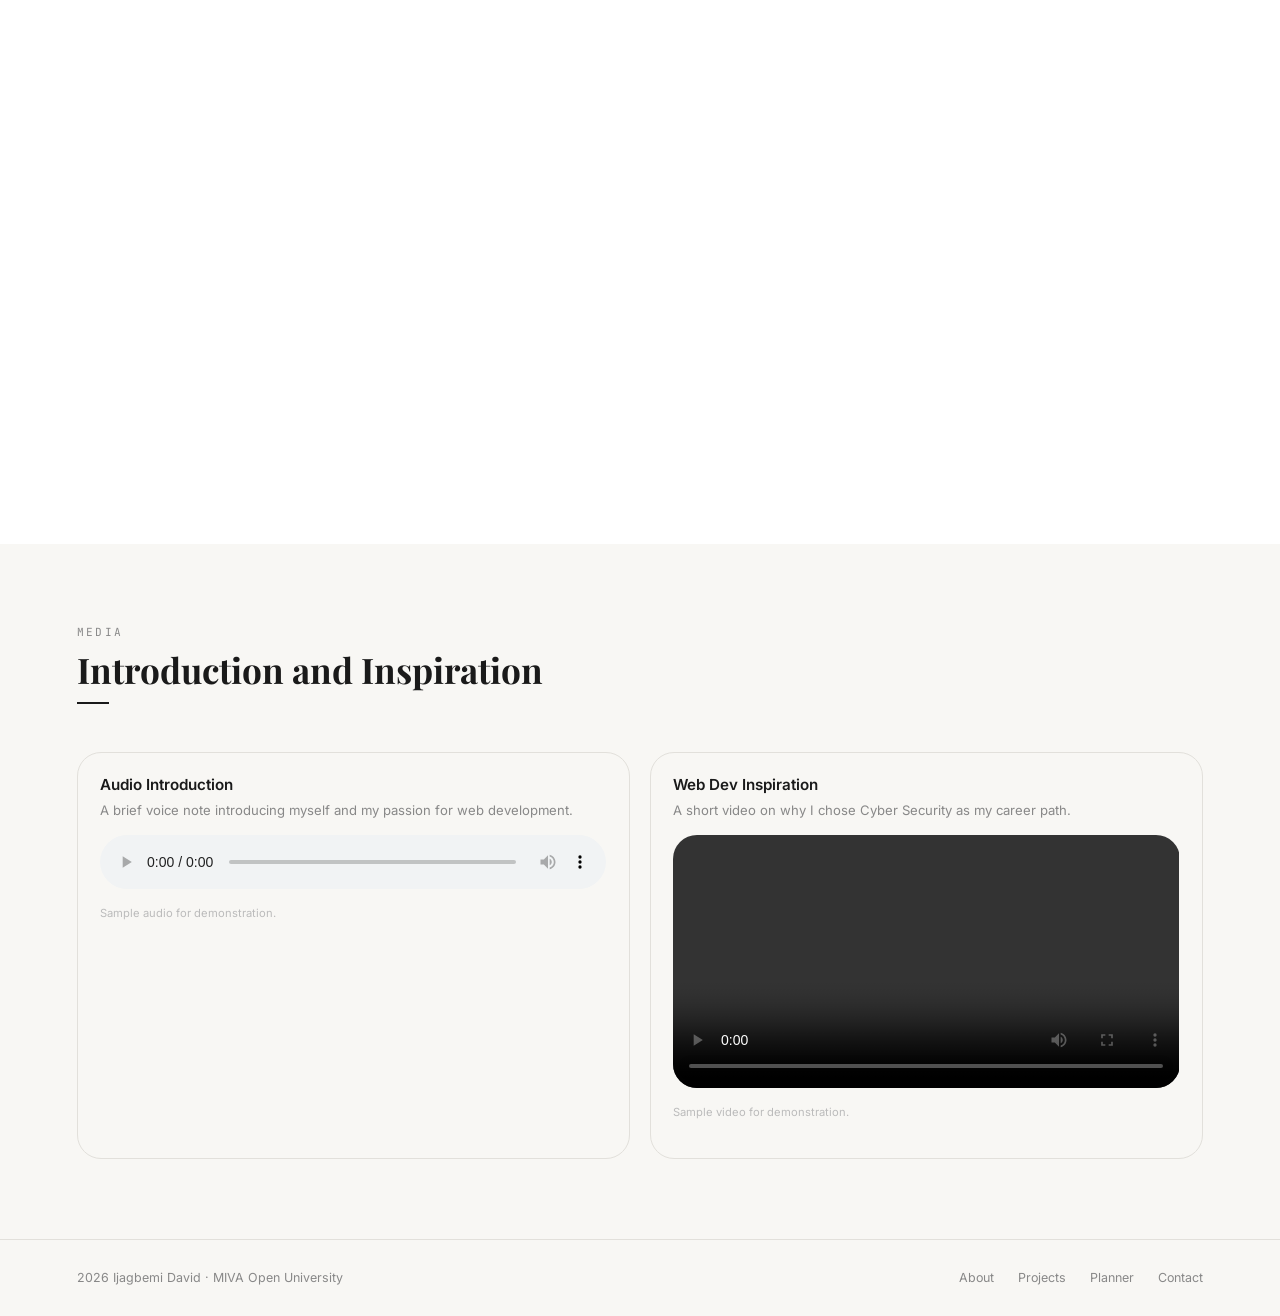
==== commit 5279ecf2: "more changes" ====
--- a/index.html
+++ b/index.html
@@ -172,23 +172,6 @@
     <body>
 
       <!-- NAVIGATION -->
-      <!-- <nav>
-        <a href="index.html" class="nav-logo">
-          <span class="nav-logo-badge">AO</span>
-          Portfolio
-        </a>
-        <ul class="nav-links" id="navLinks">
-          <li><a href="index.html" class="active">Home</a></li>
-          <li><a href="about.html">About Me</a></li>
-          <li><a href="projects.html">Projects</a></li>
-          <li><a href="planner.html">Planner</a></li>
-          <li><a href="contact.html">Contact</a></li>
-        </ul>
-        <button class="hamburger" id="hamburger" aria-label="Toggle menu">
-          <span></span><span></span><span></span>
-        </button>
-      </nav> -->
-
       <nav class="navbar">
 
           <a href="index.html" class="nav-logo">
@@ -222,18 +205,7 @@
               <span class="hero-badge-dot"></span>
               Miva Open University Student
             </div>
-            <!-- <h1>Hello,</h1>
-            <h2 class="hero-name">I'm Ijagbemi David</h2> -->
-
-            <!-- <div class="hero-heading">
-                <h1 class="hero-greeting">Hello,</h1>
-                <h2 class="hero-name">I'm Ijagbemi David</h2>
-            </div>
-
-            <p class="hero-bio">
-              Cybersecurity student passionate about ethical hacking, threat intelligence, 
-              and developing robust security solutions to protect sensitive data and critical systems.
-            </p> -->
+            
 
             <div class="hero-content">
 
